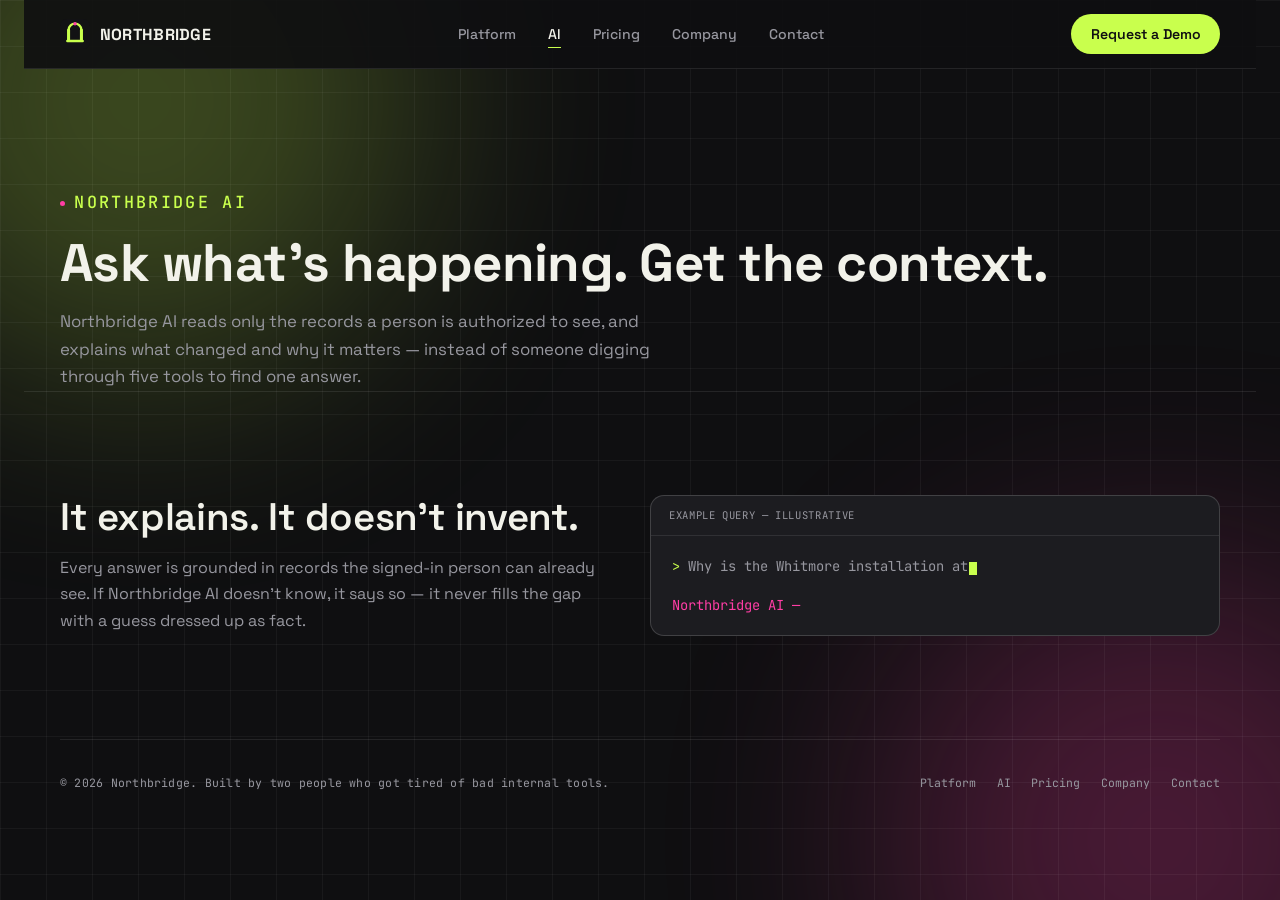
==== ai.html @ 09812b95 "Add files via upload" ====
<!doctype html>
<html lang="en">
<head>
<meta charset="utf-8">
<meta name="viewport" content="width=device-width, initial-scale=1">
<title>Northbridge AI</title>
<meta name="description" content="Northbridge AI reads only the records a person is authorized to see, and explains what changed and why it matters.">
<meta name="theme-color" content="#0F0F11">
<link rel="stylesheet" href="styles.css">
</head>
<body>
<input type="checkbox" id="menu-toggle">

<div class="bg-fx" aria-hidden="true"><div class="orb orb-a"></div><div class="orb orb-b"></div></div>
<div class="grid-overlay" aria-hidden="true"></div>
<header class="nav">
  <div class="wrap nav-row">
    <a href="index.html" class="wordmark">
      <svg width="30" height="30" viewBox="0 0 128 128" fill="none" aria-hidden="true">
        <rect width="128" height="128" rx="28" fill="#121214"></rect>
        <rect x="30" y="40" width="13" height="54" rx="6.5" fill="#C9FF4D"></rect>
        <rect x="85" y="40" width="13" height="54" rx="6.5" fill="#C9FF4D"></rect>
        <rect x="26" y="88" width="76" height="11" rx="5.5" fill="#C9FF4D"></rect>
        <path d="M37 46C37 30 50 20 64 20C78 20 91 30 91 46" stroke="#C9FF4D" stroke-width="10" stroke-linecap="round"></path>
        <circle cx="64" cy="20" r="7.5" fill="#FF3EA5"></circle>
      </svg>
      NORTHBRIDGE
    </a>
    <nav class="links" id="navLinks">
      <a href="platform.html">Platform</a>
      <a href="ai.html" class="active" aria-current="page">AI</a>
      <a href="pricing.html">Pricing</a>
      <a href="company.html">Company</a>
      <a href="contact.html">Contact</a>
    </nav>
    <div class="nav-right">
      <a href="contact.html" class="btn btn-accent">Request a Demo</a>
      <label class="burger" for="menu-toggle" aria-label="Toggle menu"><span></span><span></span><span></span></label>
    </div>
  </div>
</header>

<main>
  <section class="page-head" style="border-top:none;">
    <div class="wrap">
      <p class="eyebrow"><span class="dot"></span>Northbridge AI</p>
      <h1>Ask what's happening. Get the context.</h1>
      <p class="measure">Northbridge AI reads only the records a person is authorized to see, and explains what changed and why it matters &mdash; instead of someone digging through five tools to find one answer.</p>
    </div>
  </section>

  <section style="border-bottom:none;">
    <div class="wrap ai-grid">
      <div>
        <h2>It explains. It doesn't invent.</h2>
        <p class="measure" style="margin-top:1.1rem; font-size:1rem;">Every answer is grounded in records the signed-in person can already see. If Northbridge AI doesn't know, it says so &mdash; it never fills the gap with a guess dressed up as fact.</p>
      </div>
      <div class="console reveal pre" data-reveal>
        <div class="console-head">Example query &mdash; illustrative</div>
        <div class="console-body" id="consoleBody">
          <div class="console-line"><span class="who">&gt; </span><span class="msg" id="qMsg" data-text="Why is the Whitmore installation at risk?"></span><span class="cursor" id="qCursor"></span></div>
          <div class="console-line reply"><span class="who">Northbridge AI &mdash; </span><span class="msg" id="aMsg" data-text="Install crew (2 people) was reassigned to the Carter project on Tuesday. Original install slot reopens Thursday. Flagged to Approvals for reschedule."></span><span class="cursor hide" id="aCursor"></span></div>
        </div>
      </div>
    </div>
  </section>
</main>
<footer class="finerow wrap" style="border-top:1px solid var(--line); margin-top:0;">
  <span class="fine">&copy; 2026 Northbridge. Built by two people who got tired of bad internal tools.</span>
  <nav>
        <a href="platform.html">Platform</a>
        <a href="ai.html">AI</a>
        <a href="pricing.html">Pricing</a>
        <a href="company.html">Company</a>
        <a href="contact.html">Contact</a>
  </nav>
</footer>
<script src="script.js"></script>
</body>
</html>
---- styles.css ----
@import url('https://fonts.googleapis.com/css2?family=Space+Grotesk:wght@400;500;600;700&family=JetBrains+Mono:wght@400;500;600&display=swap');

:root{
  --bg:#0F0F11;
  --panel:#17171A;
  --panel2:#1C1C20;
  --text:#F2F2EA;
  --dim:#97979F;
  --dimmer:#59595F;
  --line:rgba(255,255,255,.09);
  --line-strong:rgba(255,255,255,.16);
  --lime:#C9FF4D;
  --lime-ink:#0F0F11;
  --pink:#FF3EA5;
  --good:#6FCF97; --warn:#E8B93F; --bad:#FF6B5B;
  --glass:rgba(255,255,255,.04);
}

*{box-sizing:border-box;}
html{scroll-behavior:smooth;}
@media (prefers-reduced-motion: reduce){ html{scroll-behavior:auto;} }

/* ---------- easter egg: selection colour, like the old site ---------- */
::selection{ background:var(--lime); color:var(--lime-ink); }
::-moz-selection{ background:var(--lime); color:var(--lime-ink); }

body{
  margin:0;
  background:var(--bg);
  color:var(--text);
  font-family:'Space Grotesk', ui-sans-serif, system-ui, sans-serif;
  padding-inline:24px;
  overflow-x:hidden;
}

/* ---------- ambient background: drifting glow + panning circuit grid ---------- */
.bg-fx{ position:fixed; inset:0; z-index:-1; overflow:hidden; }
.bg-fx .orb{ position:absolute; width:560px; height:560px; border-radius:50%; filter:blur(120px); opacity:.24; }
.bg-fx .orb-a{ background:var(--lime); top:-180px; left:-140px; animation:driftA 24s ease-in-out infinite alternate; }
.bg-fx .orb-b{ background:var(--pink); bottom:-220px; right:-160px; animation:driftB 30s ease-in-out infinite alternate; }
.grid-overlay{
  position:fixed; inset:0; z-index:-1; pointer-events:none; opacity:.5;
  background-image:
    linear-gradient(var(--line) 1px, transparent 1px),
    linear-gradient(90deg, var(--line) 1px, transparent 1px);
  background-size:46px 46px;
  animation:panGrid 44s linear infinite;
}
@keyframes driftA{ from{transform:translate(0,0) scale(1);} to{transform:translate(130px,90px) scale(1.12);} }
@keyframes driftB{ from{transform:translate(0,0) scale(1);} to{transform:translate(-110px,-70px) scale(1.08);} }
@keyframes panGrid{ from{background-position:0 0, 0 0;} to{background-position:46px 46px, 46px 46px;} }
@media (prefers-reduced-motion: reduce){
  .bg-fx .orb, .grid-overlay{ animation:none; }
}
.wrap{max-width:1160px; margin-inline:auto;}
.measure{max-width:56ch;}
img,svg{max-width:100%;}
a{color:inherit;}

h1,h2,h3{
  font-family:'Space Grotesk', sans-serif;
  font-weight:600;
  line-height:1.06;
  text-wrap:balance;
  margin:0;
  letter-spacing:-0.01em;
}
h1{font-size:clamp(2.3rem, 5.6vw, 4.3rem); font-weight:700;}
h2{font-size:clamp(1.6rem, 3.4vw, 2.4rem);}
p{line-height:1.65; margin:0; color:var(--dim);}
strong{color:var(--text); font-weight:600;}

.mono{font-family:'JetBrains Mono', ui-monospace, monospace;}
.eyebrow{
  font-family:'JetBrains Mono', monospace;
  font-size:.72rem;
  letter-spacing:.14em;
  text-transform:uppercase;
  color:var(--lime);
  margin-bottom:1.1rem;
  font-weight:500;
  display:flex; align-items:center; gap:.55em;
}
.eyebrow .dot{width:5px; height:5px; border-radius:50%; background:var(--pink); flex:none;}

section{ padding-block:clamp(3.4rem, 8vw, 6.5rem); }
section + section{ border-top:1px solid var(--line); }

/* page opener used on every page except the home hero */
section.page-head{ padding-bottom:0; }
section.page-head h1{ font-size:clamp(2rem, 4.6vw, 3.3rem); }
section.page-head p{ margin-top:1.1rem; font-size:1.05rem; }

/* ---------- nav ---------- */
header.nav{
  position:sticky; top:0; z-index:30;
  background:rgba(15,15,17,.9);
  border-bottom:1px solid var(--line);
}
.nav-row{
  display:flex; align-items:center; justify-content:space-between;
  padding-block:14px; gap:1rem;
}
.wordmark{
  display:flex; align-items:center; gap:.6em;
  font-family:'Space Grotesk', sans-serif;
  font-weight:700; font-size:1rem;
  letter-spacing:.02em;
  color:var(--text);
  text-decoration:none;
}
.wordmark svg{flex:none;}
nav.links{display:flex; gap:2rem; list-style:none; margin:0; padding:0;}
nav.links a{
  font-size:.88rem; text-decoration:none;
  color:var(--dim); font-weight:500;
  padding-block:.3rem; border-bottom:1px solid transparent;
  transition:color .15s ease, border-color .15s ease;
}
nav.links a:hover, nav.links a.active{color:var(--text); border-color:var(--lime);}
.nav-right{display:flex; align-items:center; gap:1.2rem;}

.btn{
  font-family:'Space Grotesk', sans-serif;
  font-weight:600; font-size:.88rem;
  text-decoration:none; padding:.72em 1.3em;
  border-radius:100px; display:inline-flex; align-items:center; gap:.5em;
  border:1px solid transparent; white-space:nowrap;
  transition:filter .15s ease, background .15s ease, border-color .15s ease;
}
.btn-accent{background:var(--lime); color:var(--lime-ink);}
.btn-accent:hover{filter:brightness(1.06);}
.btn-outline{border-color:var(--line-strong); color:var(--text);}
.btn-outline:hover{border-color:var(--dim);}
.btn:focus-visible{outline:2px solid var(--lime); outline-offset:3px;}
.btn-pulse{animation:btnPulse 2.6s ease-out infinite;}
@keyframes btnPulse{
  0%{box-shadow:0 0 0 0 rgba(201,255,77,.45);}
  70%{box-shadow:0 0 0 13px rgba(201,255,77,0);}
  100%{box-shadow:0 0 0 0 rgba(201,255,77,0);}
}
@media (prefers-reduced-motion: reduce){ .btn-pulse{animation:none;} }

#menu-toggle{display:none;}
.burger{display:none; flex-direction:column; gap:5px; background:none; border:none; cursor:pointer; padding:6px;}
.burger span{width:20px; height:2px; background:var(--text);}
@media (max-width:800px){
  nav.links{
    position:fixed; inset:53px 0 0 0;
    flex-direction:column; gap:0;
    background:var(--bg);
    padding:.5rem 24px;
    transform:translateY(-110%);
    transition:transform .25s ease;
    border-bottom:1px solid var(--line);
  }
  nav.links a{padding:1.1rem 0; border-bottom:1px solid var(--line); font-size:1.05rem; width:100%;}
  #menu-toggle:checked ~ header.nav nav.links{transform:translateY(0);}
  .burger{display:flex;}
  .nav-right .btn-accent{display:none;}
}

.hero{
  position:relative;
  display:grid; grid-template-columns:1fr 1fr; gap:3.5rem; align-items:center;
  padding-block:clamp(3.2rem, 8vw, 6rem);
}
.hero::before{
  content:"";
  position:absolute; inset:-2rem;
  background:radial-gradient(360px circle at var(--mx,50%) var(--my,20%), rgba(201,255,77,.10), transparent 70%);
  pointer-events:none; z-index:0;
}
.hero > *{ position:relative; z-index:1; }
@media (max-width:920px){ .hero{grid-template-columns:1fr;} }
.hero-cta{display:flex; gap:.9rem; margin-top:2.1rem; flex-wrap:wrap;}
.hero-sub{margin-top:1.2rem; font-size:1.08rem;}
.hero mark{background:none; color:var(--lime);}
.rot-line{ margin-top:1.5rem; font-size:.85rem; color:var(--dim); }
.rot-line #rotWord{ color:var(--lime); font-weight:600; display:inline-block; min-width:7.5ch; transition:opacity .25s ease, transform .25s ease; }
.rot-line #rotWord.swap{ opacity:0; transform:translateY(4px); }
@media (prefers-reduced-motion: reduce){ .hero::before{display:none;} }

/* layered deck — echoes the bridge mark: pylons + arch + deck */
.deck{
  position:relative; height:400px;
  transform:translate(var(--px,0px), var(--py,0px));
  transition:transform .35s ease-out;
}
.deck-panel{
  position:absolute; width:78%;
  padding:1rem 1.3rem;
  background:var(--glass);
  border:1px solid var(--line-strong);
  border-radius:14px;
  box-shadow:0 18px 34px -18px rgba(0,0,0,.6), 0 0 0 1px rgba(255,255,255,.05), 0 0 28px -6px rgba(255,255,255,.22);
  font-family:'JetBrains Mono', monospace;
  font-size:.78rem;
  color:var(--dim);
  letter-spacing:.02em;
  backdrop-filter:blur(2px);
}
.deck-panel b{
  display:block; font-family:'Space Grotesk',sans-serif; font-weight:600;
  font-size:.95rem; color:var(--text); margin-top:.15rem; letter-spacing:0;
}
.deck-panel.p1{ left:0;   bottom:0;   z-index:1; animation:floatP1 5.2s ease-in-out infinite; }
.deck-panel.p2{ left:8%;  bottom:70px; z-index:2; animation:floatP2 6.1s ease-in-out infinite .3s; }
.deck-panel.p3{ left:16%; bottom:140px; z-index:3; animation:floatP3 5.6s ease-in-out infinite .6s; }
.deck-panel.p4{ left:24%; bottom:210px; z-index:4; animation:floatP4 6.6s ease-in-out infinite .9s; }
.deck-panel.top{
  left:20%; bottom:280px; z-index:5; width:70%;
  background:linear-gradient(155deg, rgba(201,255,77,.14), rgba(255,255,255,.03));
  border-color:rgba(201,255,77,.5);
  box-shadow:0 22px 44px -16px rgba(0,0,0,.65), 0 0 0 1px rgba(201,255,77,.08) inset;
  animation:floatTop 4.8s ease-in-out infinite 1.1s, glowPulse 3.4s ease-in-out infinite;
}
.deck-panel.top b{color:var(--lime);}
@keyframes floatP1{ 0%,100%{transform:rotate(-2deg) translateY(0);} 50%{transform:rotate(-2deg) translateY(-7px);} }
@keyframes floatP2{ 0%,100%{transform:rotate(1.4deg) translateY(0);} 50%{transform:rotate(1.4deg) translateY(-9px);} }
@keyframes floatP3{ 0%,100%{transform:rotate(-1.2deg) translateY(0);} 50%{transform:rotate(-1.2deg) translateY(-6px);} }
@keyframes floatP4{ 0%,100%{transform:rotate(1.6deg) translateY(0);} 50%{transform:rotate(1.6deg) translateY(-8px);} }
@keyframes floatTop{ 0%,100%{transform:translateY(0);} 50%{transform:translateY(-10px);} }
@keyframes glowPulse{ 0%,100%{box-shadow:0 22px 44px -16px rgba(0,0,0,.65), 0 0 0 1px rgba(201,255,77,.08) inset;} 50%{box-shadow:0 22px 44px -16px rgba(0,0,0,.65), 0 0 22px 2px rgba(201,255,77,.18);} }
@media (max-width:920px){
  .deck{height:auto; display:flex; flex-direction:column; gap:.7rem; transform:none;}
  .deck-panel{position:static; width:100%; animation:none !important;}
}
@media (prefers-reduced-motion: reduce){
  .deck-panel{animation:none !important;}
  .deck{transform:none;}
}

.quote{
  font-size:clamp(1.6rem, 3.6vw, 2.5rem);
  font-weight:500; line-height:1.28; color:var(--text);
  text-wrap:balance; max-width:24ch; position:relative; padding-left:1.4rem;
  border-left:3px solid var(--lime);
}

.panel{
  background:var(--panel); border:1px solid var(--line);
  border-radius:16px; overflow:hidden;
}
.panel-head{
  display:flex; justify-content:space-between; align-items:center;
  padding:1rem 1.4rem; border-bottom:1px solid var(--line);
  font-family:'JetBrains Mono',monospace; font-size:.72rem; color:var(--dim); letter-spacing:.04em;
}
.metrics{ display:grid; grid-template-columns:repeat(3,1fr); border-bottom:1px solid var(--line); }
.metric{ padding:1.5rem 1.4rem; border-right:1px solid var(--line); }
.metric:last-child{border-right:none;}
.metric .num{ font-variant-numeric:tabular-nums; font-size:2.1rem; font-weight:700; color:var(--text); }
.metric .lbl{ font-family:'JetBrains Mono',monospace; font-size:.68rem; text-transform:uppercase; letter-spacing:.05em; color:var(--dim); margin-top:.3rem; }
@media (max-width:640px){ .metrics{grid-template-columns:1fr;} .metric{border-right:none; border-bottom:1px solid var(--line);} .metric:last-child{border-bottom:none;} }

table.rows{width:100%; border-collapse:collapse; font-size:.9rem;}
table.rows th{ text-align:left; font-family:'JetBrains Mono',monospace; font-size:.66rem; text-transform:uppercase; letter-spacing:.05em; color:var(--dim); padding:.75rem 1.4rem; border-bottom:1px solid var(--line); font-weight:500; }
table.rows td{ padding:.85rem 1.4rem; border-bottom:1px solid var(--line); color:var(--text); }
table.rows tr:last-child td{border-bottom:none;}
.chip{ font-family:'JetBrains Mono',monospace; font-size:.68rem; letter-spacing:.02em; padding:.28em .65em; border-radius:100px; display:inline-block; white-space:nowrap; }
.chip-good{color:var(--good); background:color-mix(in srgb, var(--good) 16%, transparent);}
.chip-warn{color:var(--warn); background:color-mix(in srgb, var(--warn) 16%, transparent);}
.chip-bad{color:var(--bad); background:color-mix(in srgb, var(--bad) 16%, transparent);}

.feature-grid{ display:grid; grid-template-columns:repeat(3,1fr); gap:1.4rem; margin-top:2.4rem; perspective:900px; }
@media (max-width:820px){ .feature-grid{grid-template-columns:1fr;} }
.feature{
  background:var(--panel); border:1px solid var(--line); border-radius:16px; padding:1.9rem 1.7rem;
  transition:transform .15s ease, border-color .15s ease, box-shadow .15s ease;
  will-change:transform;
}
.feature:hover{ border-color:var(--line-strong); box-shadow:0 18px 34px -22px rgba(201,255,77,.18); }
.feature .num{ font-weight:700; font-size:1.6rem; color:var(--lime); }
.feature h3{font-size:1.14rem; margin:.6rem 0 .55rem;}
.feature p{font-size:.93rem;}

.flow{ display:flex; gap:0; margin-top:2.6rem; overflow-x:auto; overflow-y:hidden; padding-bottom:.5rem; position:relative; }
.flow-step{ flex:1 0 145px; position:relative; padding:1.4rem 1rem 0; }
.flow-line{ position:absolute; top:0; left:0; right:0; height:2px; background:var(--line-strong); }
.flow-step:first-child .flow-line{left:50%;}
.flow-step:last-child .flow-line{right:50%;}
.flow-dot{ position:absolute; top:-3px; left:50%; transform:translateX(-50%); width:8px; height:8px; border-radius:50%; background:var(--lime); }
.flow-step .n{ font-family:'JetBrains Mono',monospace; font-size:.68rem; color:var(--dim); }
.flow-step .t{ font-weight:600; margin-top:.35rem; font-size:1rem; }
.flow-pulse{
  position:absolute; top:calc(1.4rem - 4px); left:0;
  width:9px; height:9px; border-radius:50%;
  background:var(--pink); box-shadow:0 0 10px 2px rgba(255,62,165,.7);
  animation:travel 5.5s linear infinite;
}
@keyframes travel{ 0%{left:0; opacity:0;} 6%{opacity:1;} 94%{opacity:1;} 100%{left:100%; opacity:0;} }
@media (max-width:760px){ .flow-pulse{display:none;} }
@media (prefers-reduced-motion: reduce){ .flow-pulse{display:none;} }

.ai-grid{display:grid; grid-template-columns:1fr 1.05fr; gap:3rem; align-items:center;}
@media (max-width:900px){ .ai-grid{grid-template-columns:1fr;} }
.console{
  background:var(--panel2); border:1px solid var(--line-strong); border-radius:14px;
  font-family:'JetBrains Mono',monospace; font-size:.86rem; overflow:hidden;
}
.console-head{ padding:.8rem 1.1rem; border-bottom:1px solid var(--line); color:var(--dim); font-size:.66rem; text-transform:uppercase; letter-spacing:.06em; }
.console-body{ padding:1.2rem 1.3rem; display:flex; flex-direction:column; gap:1rem; }
.console-line{ line-height:1.62; color:var(--dim); min-height:1.62em; }
.console-line .who{ color:var(--lime); }
.console-line.reply{ color:var(--text); }
.console-line.reply .who{ color:var(--pink); }
.console-line .cursor{ display:inline-block; width:.55em; height:1em; background:var(--lime); vertical-align:text-bottom; margin-left:1px; animation:blink 1s step-end infinite; }
.console-line .cursor.hide{ visibility:hidden; }
@keyframes blink{ 50%{opacity:0;} }
@media (prefers-reduced-motion: reduce){ .console-line .cursor{animation:none;} }

.why-grid{ display:grid; grid-template-columns:1fr 1fr; gap:2.6rem; margin-top:2.2rem; }
@media (max-width:760px){ .why-grid{grid-template-columns:1fr;} }
.why-col h4{ font-family:'JetBrains Mono',monospace; font-size:.7rem; letter-spacing:.06em; text-transform:uppercase; margin:0 0 1.1rem; color:var(--dim); font-weight:500; }
.why-col.now h4{color:var(--lime);}
.why-col ul{margin:0; padding:0; list-style:none; display:flex; flex-direction:column; gap:.85rem;}
.why-col li{font-size:.96rem; color:var(--text); display:flex; gap:.7em; padding-bottom:.85rem; border-bottom:1px solid var(--line);}
.why-col li:last-child{border-bottom:none; padding-bottom:0;}
.why-col.before li{color:var(--dim);}
.why-col li::before{content:"–"; color:var(--dimmer); flex:none;}
.why-col.now li::before{content:"+"; color:var(--lime);}

.pricing-panel{ display:flex; justify-content:space-between; align-items:flex-end; gap:2rem; flex-wrap:wrap; background:var(--panel); border:1px solid var(--line); border-radius:16px; padding:2.1rem; margin-top:1.8rem; }
.pricing-panel .p-note{ font-family:'JetBrains Mono',monospace; font-size:.7rem; color:var(--dim); letter-spacing:.03em; }

.team-grid{display:grid; grid-template-columns:1fr 1fr; gap:1.4rem; margin-top:2.2rem; perspective:900px;}
@media (max-width:700px){ .team-grid{grid-template-columns:1fr;} }
.team-card{
  border:1px solid var(--line); border-radius:16px; padding:1.7rem; background:var(--panel);
  transition:transform .15s ease, border-color .15s ease, box-shadow .15s ease;
  will-change:transform;
}
.team-card:hover{ border-color:var(--line-strong); box-shadow:0 18px 34px -22px rgba(201,255,77,.18); }
.team-card .initials{ width:44px;height:44px; border-radius:50%; background:color-mix(in srgb, var(--lime) 16%, transparent); color:var(--lime); display:flex; align-items:center; justify-content:center; font-weight:700; font-size:.92rem; margin-bottom:1.1rem; }
.team-card h3{font-size:1.08rem;}
.team-card .role{ font-family:'JetBrains Mono',monospace; font-size:.7rem; color:var(--lime); margin:.35rem 0 .85rem; letter-spacing:.03em; }
.team-card p{font-size:.9rem;}

/* home page "explore" links */
.explore-grid{ display:grid; grid-template-columns:repeat(4,1fr); gap:1rem; margin-top:2rem; }
@media (max-width:820px){ .explore-grid{grid-template-columns:1fr 1fr;} }
@media (max-width:480px){ .explore-grid{grid-template-columns:1fr;} }
.explore-card{
  background:var(--panel); border:1px solid var(--line); border-radius:14px;
  padding:1.3rem 1.4rem; text-decoration:none; color:inherit;
  display:flex; flex-direction:column; gap:.35rem;
  transition:border-color .15s ease, transform .15s ease;
}
.explore-card:hover{ border-color:var(--line-strong); transform:translateY(-2px); }
.explore-card .tag{ font-family:'JetBrains Mono',monospace; font-size:.66rem; color:var(--lime); text-transform:uppercase; letter-spacing:.05em; }
.explore-card .t{ font-weight:600; font-size:1rem; }
.explore-card .d{ font-size:.82rem; color:var(--dim); }

.close-band{ padding-block:clamp(3.5rem, 8vw, 6rem) 2.5rem; background:var(--panel); }
.cta-inner{ display:grid; grid-template-columns:1.3fr 1fr; gap:2.6rem; align-items:center; padding-bottom:3rem; border-bottom:1px solid var(--line); }
@media (max-width:820px){ .cta-inner{grid-template-columns:1fr;} }
.cta-actions{display:flex; flex-direction:column; gap:.9rem; align-items:flex-start;}
.cta-actions .email{ font-family:'JetBrains Mono',monospace; font-size:.85rem; color:var(--dim); text-decoration:underline; text-underline-offset:3px; }

footer.finerow{ display:flex; justify-content:space-between; align-items:center; flex-wrap:wrap; gap:1rem; padding-top:2.2rem; }
.fine{ font-family:'JetBrains Mono',monospace; font-size:.72rem; color:var(--dim); letter-spacing:.02em; }
footer nav{display:flex; gap:1.3rem;}
footer nav a{ font-family:'JetBrains Mono',monospace; font-size:.72rem; text-decoration:none; color:var(--dim); }
footer nav a:hover{color:var(--text);}

.reveal{opacity:1; transform:none; transition:opacity .6s ease, transform .6s ease;}
.reveal.pre{opacity:0; transform:translateY(16px);}
@media (prefers-reduced-motion: reduce){ .reveal.pre{opacity:1; transform:none;} }

/* ---------- cursor spotlight: soft light that follows the mouse, on every page ---------- */
.cursor-glow{
  position:fixed; inset:0; z-index:2; pointer-events:none;
  background:radial-gradient(480px circle at var(--gx,50%) var(--gy,30%), rgba(201,255,77,.12), transparent 68%);
  mix-blend-mode:screen;
  opacity:0; transition:opacity .35s ease;
}
.cursor-glow.show{ opacity:1; }
@media (max-width:900px), (hover:none){ .cursor-glow{ display:none; } }
@media (prefers-reduced-motion: reduce){ .cursor-glow{ display:none; } }
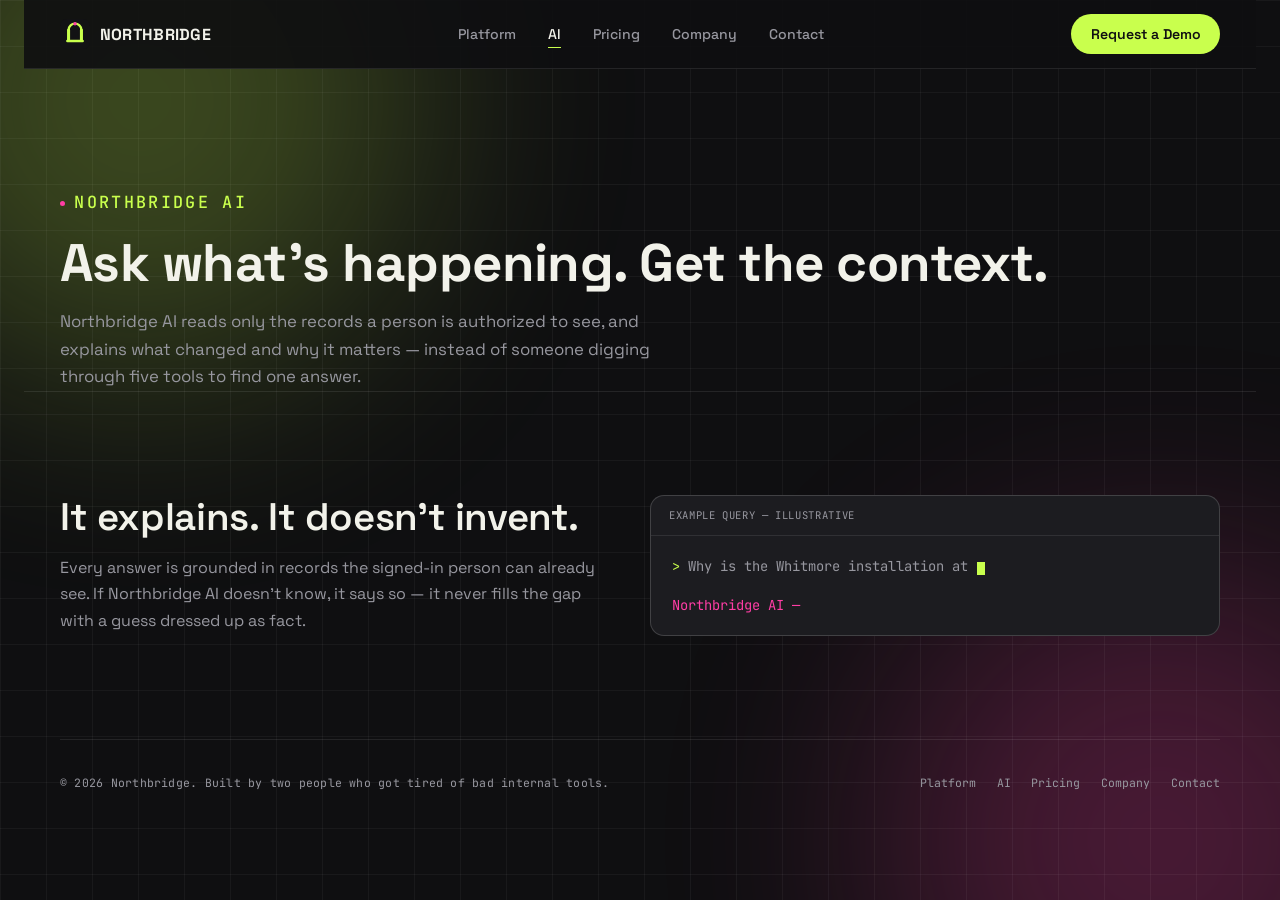
==== commit 81e0ee15: "Add files via upload" ====
--- a/ai.html
+++ b/ai.html
@@ -6,6 +6,9 @@
 <title>Northbridge AI</title>
 <meta name="description" content="Northbridge AI reads only the records a person is authorized to see, and explains what changed and why it matters.">
 <meta name="theme-color" content="#0F0F11">
+<link rel="icon" href="favicon.svg" type="image/svg+xml">
+<link rel="alternate icon" href="favicon.svg">
+<link rel="apple-touch-icon" href="favicon.svg">
 <link rel="stylesheet" href="styles.css">
 </head>
 <body>
